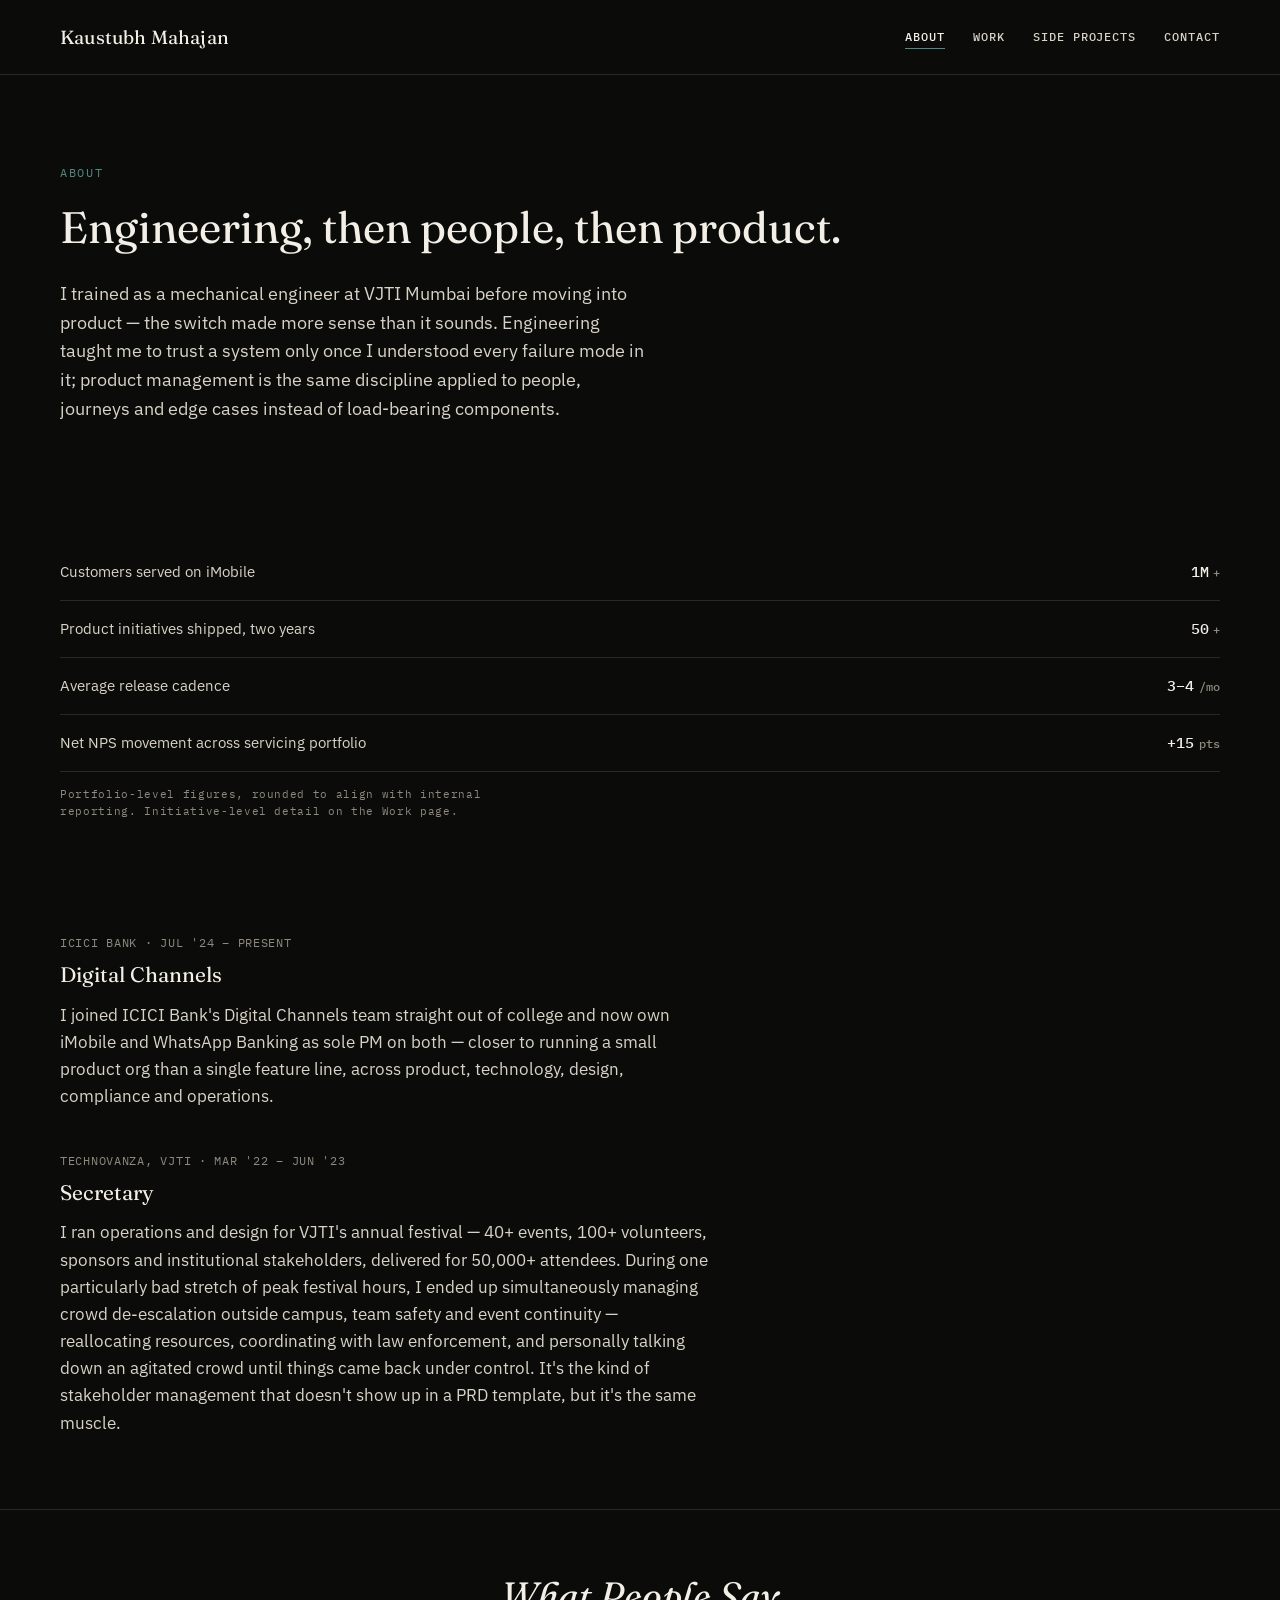
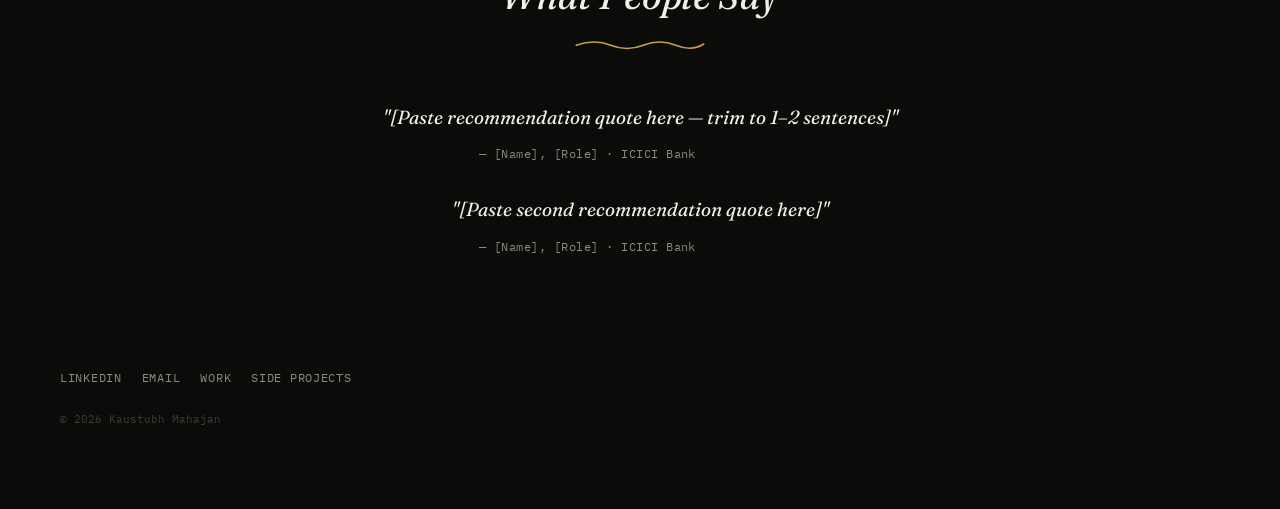
==== about-endorsed.html @ e0c95f50 "Add files via upload" ====
<!DOCTYPE html>
<html lang="en">
<head>
<meta charset="UTF-8">
<meta name="viewport" content="width=device-width, initial-scale=1">
<title>About — Kaustubh Mahajan</title>
<meta name="description" content="Product Manager at ICICI Bank. Mechanical engineering background from VJTI Mumbai.">
<link rel="stylesheet" href="style.css">
</head>
<body>

<nav class="site-nav">
  <div class="wrap">
    <a class="wordmark" href="index.html">Kaustubh Mahajan</a>
    <div class="nav-links">
      <a href="about.html" aria-current="page">About</a>
      <a href="work.html">Work</a>
      <a href="side-projects.html">Side Projects</a>
      <a href="contact.html">Contact</a>
    </div>
  </div>
</nav>

<header class="hero" style="padding-bottom: 8px;">
  <div class="wrap">
    <!-- To add a photo here, wrap it like this:
    <div class="hero-top">
      <div class="hero-photo-col"><img class="hero-photo" src="images/headshot.jpg" alt="Kaustubh Mahajan"></div>
      <div class="hero-text-col"><p class="lede">...</p></div>
    </div>
    -->
    <p class="eyebrow">About</p>
    <h1 style="font-size: clamp(30px, 4.6vw, 44px);">Engineering, then people, then product.</h1>
    <p class="lede">I trained as a mechanical engineer at VJTI Mumbai before moving into product — the switch made more sense than it sounds. Engineering taught me to trust a system only once I understood every failure mode in it; product management is the same discipline applied to people, journeys and edge cases instead of load-bearing components.</p>
  </div>
</header>

<section>
  <div class="wrap">
    <div class="ledger reveal">
      <div class="ledger-row">
        <span class="label">Customers served on iMobile</span>
        <span class="value"><span class="count" data-target="1000000">0</span><span class="unit">+</span></span>
      </div>
      <div class="ledger-row">
        <span class="label">Product initiatives shipped, two years</span>
        <span class="value"><span class="count" data-target="50">0</span><span class="unit">+</span></span>
      </div>
      <div class="ledger-row">
        <span class="label">Average release cadence</span>
        <span class="value">3–4<span class="unit">/mo</span></span>
      </div>
      <div class="ledger-row">
        <span class="label">Net NPS movement across servicing portfolio</span>
        <span class="value"><span class="count" data-target="15" data-prefix="+">0</span><span class="unit">pts</span></span>
      </div>
    </div>
    <p class="ledger-caption">Portfolio-level figures, rounded to align with internal reporting. Initiative-level detail on the Work page.</p>
  </div>
</section>

<section>
  <div class="wrap">
    <div class="reveal" style="margin-bottom: 40px;">
      <p class="meta">ICICI Bank · Jul '24 – Present</p>
      <h3>Digital Channels</h3>
      <p>I joined ICICI Bank's Digital Channels team straight out of college and now own iMobile and WhatsApp Banking as sole PM on both — closer to running a small product org than a single feature line, across product, technology, design, compliance and operations.</p>
    </div>

    <div class="reveal">
      <p class="meta">Technovanza, VJTI · Mar '22 – Jun '23</p>
      <h3>Secretary</h3>
      <p>I ran operations and design for VJTI's annual festival — 40+ events, 100+ volunteers, sponsors and institutional stakeholders, delivered for 50,000+ attendees. During one particularly bad stretch of peak festival hours, I ended up simultaneously managing crowd de-escalation outside campus, team safety and event continuity — reallocating resources, coordinating with law enforcement, and personally talking down an agitated crowd until things came back under control. It's the kind of stakeholder management that doesn't show up in a PRD template, but it's the same muscle.</p>
    </div>
  </div>
</section>

<section class="endorsements-section">
  <div class="wrap">
    <div class="endorsements-head reveal">
      <h2 class="script-heading">What People Say</h2>
      <svg class="squiggle" viewBox="0 0 200 20" xmlns="http://www.w3.org/2000/svg" aria-hidden="true">
        <path d="M2 12 Q 30 2, 55 12 T 105 12 T 155 12 T 198 10" stroke="currentColor" stroke-width="2.5" fill="none" stroke-linecap="round"/>
      </svg>
    </div>

    <!--
      ENDORSEMENT SLOTS — DO NOT PUBLISH AS-IS.
      Replace every [bracketed] placeholder below with a real quote before this
      page goes live. Trim each recommendation to 1–2 sentences — the full
      LinkedIn text is almost always too long for this layout. Copy the whole
      .endorsement block below to add a third.
    -->
    <div class="endorsement reveal">
      <p class="endorsement-quote">"[Paste recommendation quote here — trim to 1–2 sentences]"</p>
      <p class="endorsement-attr">— [Name], [Role] · ICICI Bank</p>
    </div>
    <div class="endorsement reveal">
      <p class="endorsement-quote">"[Paste second recommendation quote here]"</p>
      <p class="endorsement-attr">— [Name], [Role] · ICICI Bank</p>
    </div>
  </div>
</section>

<footer>
  <div class="wrap">
    <div class="footer-links">
      <a href="https://linkedin.com/in/costube" target="_blank" rel="noopener">LinkedIn</a>
      <a href="mailto:mahajankaustubh@icloud.com">Email</a>
      <a href="work.html">Work</a>
      <a href="side-projects.html">Side Projects</a>
    </div>
    <p class="footer-note">© 2026 Kaustubh Mahajan</p>
  </div>
</footer>

<script src="script.js"></script>
</body>
</html>
---- style.css ----
/* ============================================================
   Kaustubh Mahajan — Portfolio
   Design system: "Ledger" — near-black, paper-white, muted
   ledger-teal + brass accents. Numbers set in tabular mono
   to read like verified statement entries, not decoration.
   ============================================================ */

@import url('https://fonts.googleapis.com/css2?family=Fraunces:ital,opsz,wght@0,9..144,400;0,9..144,500;1,9..144,400;1,9..144,500&family=IBM+Plex+Sans:wght@400;500;600&family=IBM+Plex+Mono:wght@400;500&display=swap');

:root {
  --bg: #0b0b0a;
  --bg-raised: #121210;
  --paper: #f3efe6;
  --paper-dim: #d8d3c6;
  --muted: #8f8a7e;
  --line: #2a2926;
  --line-strong: #3d3b36;
  --teal: #4f8a82;
  --brass: #c2a04e;

  --font-display: 'Fraunces', Georgia, serif;
  --font-body: 'IBM Plex Sans', -apple-system, BlinkMacSystemFont, sans-serif;
  --font-mono: 'IBM Plex Mono', 'SF Mono', Menlo, monospace;

  --container: 1240px;
  --gutter: 40px;
}

* { box-sizing: border-box; }

html {
  scroll-behavior: smooth;
}

@media (prefers-reduced-motion: reduce) {
  html { scroll-behavior: auto; }
  * { animation-duration: 0.01ms !important; transition-duration: 0.01ms !important; }
}

body {
  margin: 0;
  background: var(--bg);
  color: var(--paper);
  font-family: var(--font-body);
  font-size: 17px;
  line-height: 1.6;
  -webkit-font-smoothing: antialiased;
}

a {
  color: var(--paper);
  text-decoration: none;
}

a:focus-visible,
button:focus-visible {
  outline: 2px solid var(--brass);
  outline-offset: 3px;
}

.wrap {
  max-width: var(--container);
  margin: 0 auto;
  padding: 0 var(--gutter);
}

@media (max-width: 560px) {
  .wrap { padding: 0 24px; }
}

/* ---------- Nav ---------- */

.site-nav {
  border-bottom: 1px solid var(--line);
  padding: 22px 0;
}

.site-nav .wrap {
  display: flex;
  align-items: center;
  justify-content: space-between;
  gap: 16px;
  flex-wrap: wrap;
}

.wordmark {
  font-family: var(--font-display);
  font-size: 19px;
  letter-spacing: 0.01em;
}

.nav-links {
  display: flex;
  align-items: center;
  gap: 28px;
  font-family: var(--font-mono);
  font-size: 12px;
  letter-spacing: 0.08em;
  text-transform: uppercase;
}

.nav-links a {
  color: var(--paper-dim);
  font-weight: 500;
  transition: color 0.2s ease;
  padding: 2px 0;
  border-bottom: 1px solid transparent;
}

.nav-links a:hover,
.nav-links a[aria-current="page"] {
  color: var(--paper);
  border-bottom-color: var(--teal);
}

/* ---------- Hero ---------- */

.hero {
  padding: 88px 0 56px;
}

.eyebrow {
  font-family: var(--font-mono);
  font-size: 12px;
  letter-spacing: 0.14em;
  text-transform: uppercase;
  color: var(--teal);
  margin: 0 0 20px;
}

.hero h1 {
  font-family: var(--font-display);
  font-weight: 400;
  font-size: clamp(34px, 5.4vw, 54px);
  line-height: 1.12;
  margin: 0 0 28px;
}

.hero .lede {
  font-size: 18px;
  color: var(--paper-dim);
  max-width: 54ch;
  margin: 0 0 8px;
}

.hero-top {
  display: flex;
  gap: 32px;
  align-items: flex-start;
  margin: 8px 0 0;
}

.hero-photo-col {
  flex: 0 0 220px;
}

.hero-photo {
  width: 100%;
  height: auto;
  aspect-ratio: 4 / 5;
  object-fit: cover;
  border-radius: 4px;
  filter: grayscale(12%);
  border: 1px solid var(--line-strong);
  display: block;
}

.hero-text-col {
  flex: 1;
  min-width: 0;
}

@media (max-width: 640px) {
  .hero-top { flex-direction: column; gap: 20px; }
  .hero-photo-col { flex: none; width: 160px; }
}

.icon-row {
  display: flex;
  gap: 12px;
  margin-top: 22px;
}

.icon-link {
  width: 34px;
  height: 34px;
  display: flex;
  align-items: center;
  justify-content: center;
  border: 1px solid var(--line-strong);
  border-radius: 4px;
  color: var(--paper-dim);
  transition: color 0.2s ease, border-color 0.2s ease;
}

.icon-link:hover {
  color: var(--paper);
  border-color: var(--teal);
}

.icon-link svg {
  width: 16px;
  height: 16px;
}

/* ---------- Ledger rows (signature element) ---------- */

.ledger {
  margin: 48px 0 0;
}

.ledger-row {
  display: flex;
  align-items: baseline;
  justify-content: space-between;
  gap: 16px;
  padding: 16px 0;
  border-bottom: 1px solid var(--line);
}

.ledger-row .label {
  font-family: var(--font-body);
  font-size: 15px;
  color: var(--paper-dim);
  max-width: 62%;
}

.ledger-row .value {
  font-family: var(--font-mono);
  font-variant-numeric: tabular-nums;
  font-size: 15px;
  font-weight: 500;
  color: var(--paper);
  white-space: nowrap;
  letter-spacing: 0.01em;
}

.ledger-row .value .unit {
  color: var(--muted);
  font-size: 12px;
  margin-left: 4px;
}

.ledger-caption {
  font-family: var(--font-mono);
  font-size: 11px;
  color: var(--muted);
  letter-spacing: 0.06em;
  margin: 14px 0 0;
}

/* ---------- Sections / prose ---------- */

section {
  padding: 56px 0;
  border-bottom: 1px solid var(--line);
}

section:last-of-type { border-bottom: none; }
section:first-of-type { border-bottom: none; }

.section-head {
  display: flex;
  align-items: baseline;
  gap: 14px;
  margin-bottom: 28px;
}

.section-num {
  font-family: var(--font-mono);
  font-size: 12px;
  color: var(--teal);
}

h2 {
  font-family: var(--font-display);
  font-weight: 400;
  font-size: 26px;
  margin: 0;
}

h3 {
  font-family: var(--font-display);
  font-weight: 400;
  font-size: 21px;
  margin: 0 0 10px;
}

p { color: var(--paper-dim); margin: 0 0 16px; max-width: 65ch; }

.meta {
  font-family: var(--font-mono);
  font-size: 12px;
  letter-spacing: 0.06em;
  text-transform: uppercase;
  color: var(--muted);
  margin: 0 0 6px;
}

/* ---------- Case study blocks ---------- */

.case {
  padding: 40px 0;
  border-bottom: 1px solid var(--line);
}

.case:last-child { border-bottom: none; }

.case-stat {
  display: inline-block;
  font-family: var(--font-mono);
  font-size: 13px;
  color: var(--brass);
  background: var(--bg-raised);
  border: 1px solid var(--line-strong);
  padding: 6px 12px;
  border-radius: 3px;
  margin: 4px 8px 4px 0;
}

/* ---------- Endorsements ---------- */

.endorsement {
  padding: 28px 0;
  border-bottom: 1px solid var(--line);
}

.endorsement:last-child { border-bottom: none; }

.endorsement-quote {
  font-family: var(--font-display);
  font-style: italic;
  font-size: 19px;
  color: var(--paper);
  line-height: 1.55;
  margin: 0 0 12px;
  max-width: 56ch;
}

.endorsement-attr {
  font-family: var(--font-mono);
  font-size: 12px;
  color: var(--muted);
  letter-spacing: 0.04em;
  position: relative;
  padding-left: 16px;
  margin: 0;
}

.endorsement-attr::before {
  content: '';
  position: absolute;
  left: 0;
  top: 6px;
  width: 8px;
  height: 2px;
  background: var(--brass);
}

.endorsements-head {
  text-align: center;
  margin-bottom: 36px;
}

.endorsements-head .script-heading {
  font-family: var(--font-display);
  font-style: italic;
  font-weight: 400;
  font-size: clamp(28px, 4vw, 38px);
  margin: 0 0 10px;
}

.endorsements-head .squiggle {
  display: block;
  width: 130px;
  height: 14px;
  margin: 0 auto;
  color: var(--brass);
}

.endorsements-section .endorsement {
  text-align: center;
  border-bottom: none;
  padding: 16px 0;
  max-width: 56ch;
  margin: 0 auto;
}

.endorsements-section .endorsement-quote {
  margin-left: auto;
  margin-right: auto;
}

.endorsements-section .endorsement-attr {
  padding-left: 0;
  display: block;
}

.endorsements-section .endorsement-attr::before {
  display: none;
}

/* ---------- CTA / links ---------- */

.textlink {
  border-bottom: 1px solid var(--teal);
  padding-bottom: 1px;
  transition: opacity 0.2s ease;
}

.textlink:hover { opacity: 0.75; }

.cta-row {
  margin-top: 12px;
}

/* ---------- Footer ---------- */

footer {
  padding: 40px 0 64px;
}

.footer-links {
  display: flex;
  gap: 20px;
  font-family: var(--font-mono);
  font-size: 12px;
  letter-spacing: 0.06em;
  text-transform: uppercase;
  flex-wrap: wrap;
}

.footer-links a { color: var(--muted); }
.footer-links a:hover { color: var(--paper); }

.footer-note {
  font-family: var(--font-mono);
  font-size: 11px;
  color: var(--line-strong);
  margin-top: 24px;
}

/* ---------- Scroll reveal (subtle, respects reduced motion) ---------- */

.reveal {
  opacity: 0;
  transform: translateY(10px);
  transition: opacity 0.5s ease, transform 0.5s ease;
}

.reveal.is-visible {
  opacity: 1;
  transform: translateY(0);
}

@media (prefers-reduced-motion: reduce) {
  .reveal { opacity: 1; transform: none; }
}
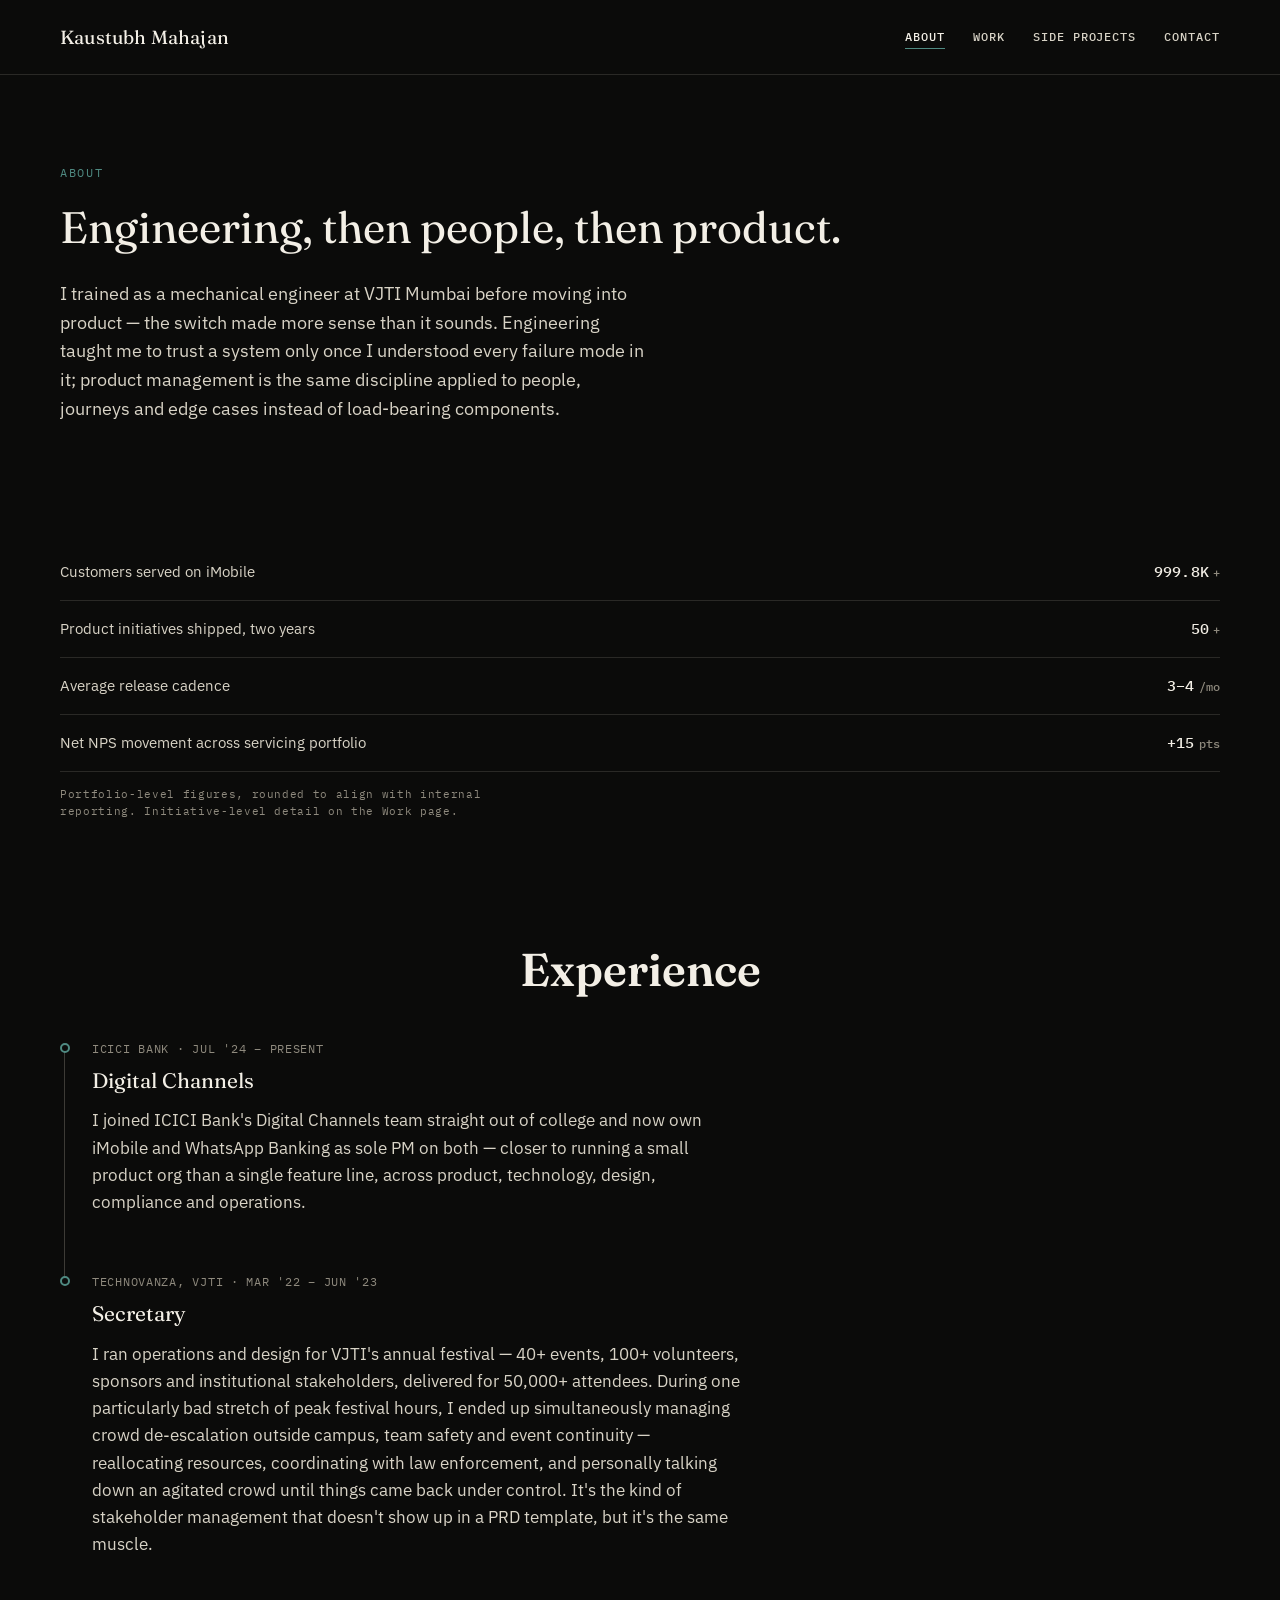
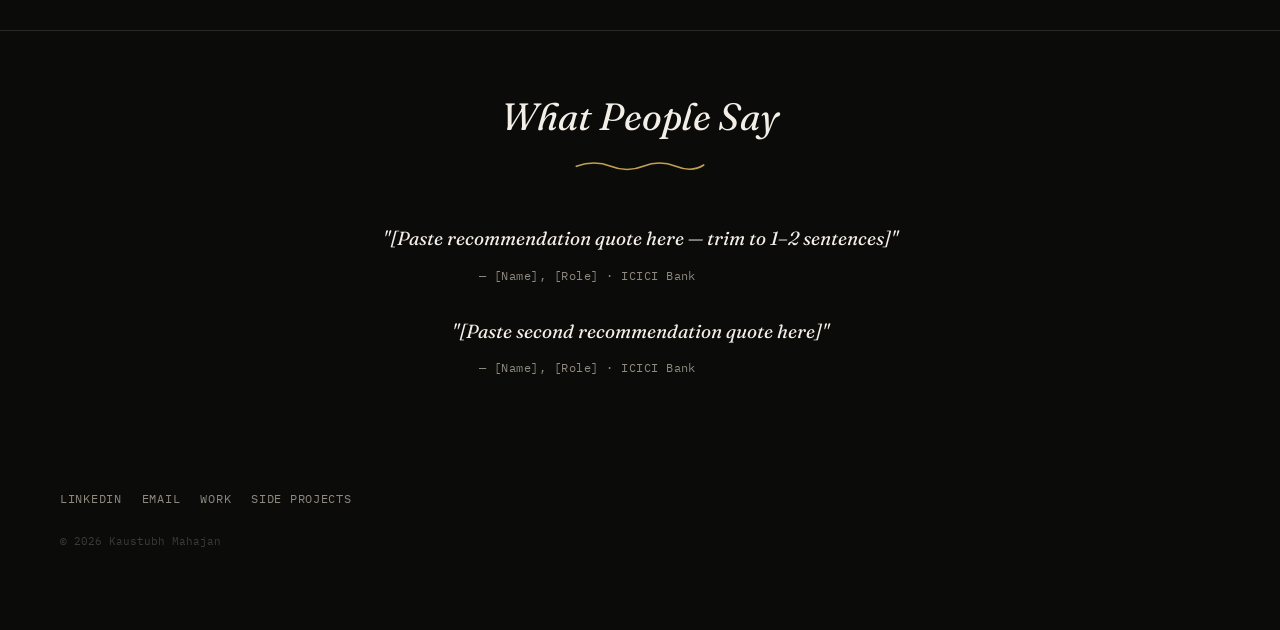
==== commit ccabcc3b: "Add files via upload Revised changes in the portfolio including placement of metrics in about sectio" ====
--- a/about-endorsed.html
+++ b/about-endorsed.html
@@ -61,16 +61,28 @@
 
 <section>
   <div class="wrap">
-    <div class="reveal" style="margin-bottom: 40px;">
-      <p class="meta">ICICI Bank · Jul '24 – Present</p>
-      <h3>Digital Channels</h3>
-      <p>I joined ICICI Bank's Digital Channels team straight out of college and now own iMobile and WhatsApp Banking as sole PM on both — closer to running a small product org than a single feature line, across product, technology, design, compliance and operations.</p>
+    <div class="section-title reveal">
+      <h2 class="script-heading">Experience</h2>
     </div>
 
-    <div class="reveal">
-      <p class="meta">Technovanza, VJTI · Mar '22 – Jun '23</p>
-      <h3>Secretary</h3>
-      <p>I ran operations and design for VJTI's annual festival — 40+ events, 100+ volunteers, sponsors and institutional stakeholders, delivered for 50,000+ attendees. During one particularly bad stretch of peak festival hours, I ended up simultaneously managing crowd de-escalation outside campus, team safety and event continuity — reallocating resources, coordinating with law enforcement, and personally talking down an agitated crowd until things came back under control. It's the kind of stakeholder management that doesn't show up in a PRD template, but it's the same muscle.</p>
+    <div class="timeline">
+      <div class="timeline-item reveal">
+        <span class="timeline-marker"></span>
+        <div class="timeline-content">
+          <p class="meta">ICICI Bank · Jul '24 – Present</p>
+          <h3>Digital Channels</h3>
+          <p>I joined ICICI Bank's Digital Channels team straight out of college and now own iMobile and WhatsApp Banking as sole PM on both — closer to running a small product org than a single feature line, across product, technology, design, compliance and operations.</p>
+        </div>
+      </div>
+
+      <div class="timeline-item reveal">
+        <span class="timeline-marker"></span>
+        <div class="timeline-content">
+          <p class="meta">Technovanza, VJTI · Mar '22 – Jun '23</p>
+          <h3>Secretary</h3>
+          <p>I ran operations and design for VJTI's annual festival — 40+ events, 100+ volunteers, sponsors and institutional stakeholders, delivered for 50,000+ attendees. During one particularly bad stretch of peak festival hours, I ended up simultaneously managing crowd de-escalation outside campus, team safety and event continuity — reallocating resources, coordinating with law enforcement, and personally talking down an agitated crowd until things came back under control. It's the kind of stakeholder management that doesn't show up in a PRD template, but it's the same muscle.</p>
+        </div>
+      </div>
     </div>
   </div>
 </section>
@@ -105,7 +117,7 @@
 <footer>
   <div class="wrap">
     <div class="footer-links">
-      <a href="https://linkedin.com/in/costube" target="_blank" rel="noopener">LinkedIn</a>
+      <a href="https://www.linkedin.com/in/mahajan-kaustubh/" target="_blank" rel="noopener">LinkedIn</a>
       <a href="mailto:mahajankaustubh@icloud.com">Email</a>
       <a href="work.html">Work</a>
       <a href="side-projects.html">Side Projects</a>
--- a/style.css
+++ b/style.css
@@ -45,6 +45,7 @@
   font-size: 17px;
   line-height: 1.6;
   -webkit-font-smoothing: antialiased;
+  overflow-x: hidden;
 }
 
 a {
@@ -145,13 +146,13 @@
 
 .hero-top {
   display: flex;
-  gap: 32px;
+  gap: 40px;
   align-items: flex-start;
   margin: 8px 0 0;
 }
 
 .hero-photo-col {
-  flex: 0 0 220px;
+  flex: 0 0 38%;
 }
 
 .hero-photo {
@@ -168,11 +169,22 @@
 .hero-text-col {
   flex: 1;
   min-width: 0;
+  padding-top: 8px;
 }
 
 @media (max-width: 640px) {
-  .hero-top { flex-direction: column; gap: 20px; }
-  .hero-photo-col { flex: none; width: 160px; }
+  .hero-top { flex-direction: column; gap: 24px; }
+
+  .hero-photo-col {
+    flex: none;
+    width: 100%;
+  }
+
+  .hero-photo {
+    aspect-ratio: 4 / 5;
+  }
+
+  .hero-text-col { padding-top: 0; }
 }
 
 .icon-row {
@@ -270,6 +282,44 @@
   font-family: var(--font-mono);
   font-size: 12px;
   color: var(--teal);
+}
+
+/* ---------- Timeline ---------- */
+
+.timeline {
+  position: relative;
+  padding-left: 32px;
+}
+
+.timeline-item {
+  position: relative;
+  padding-bottom: 40px;
+}
+
+.timeline-item:last-child {
+  padding-bottom: 0;
+}
+
+.timeline-item:not(:last-child)::before {
+  content: '';
+  position: absolute;
+  left: -28px;
+  top: 9px;
+  bottom: -9px;
+  width: 1px;
+  background: var(--line-strong);
+}
+
+.timeline-marker {
+  position: absolute;
+  left: -32px;
+  top: 4px;
+  width: 10px;
+  height: 10px;
+  border-radius: 50%;
+  background: var(--bg);
+  border: 2px solid var(--teal);
+  z-index: 1;
 }
 
 h2 {
@@ -362,7 +412,7 @@
   margin-bottom: 36px;
 }
 
-.endorsements-head .script-heading {
+.script-heading {
   font-family: var(--font-display);
   font-style: italic;
   font-weight: 400;
@@ -370,12 +420,26 @@
   margin: 0 0 10px;
 }
 
-.endorsements-head .squiggle {
+.squiggle {
   display: block;
   width: 130px;
   height: 14px;
+  color: var(--brass);
+}
+
+.endorsements-head .squiggle {
   margin: 0 auto;
-  color: var(--brass);
+}
+
+.section-title {
+  text-align: center;
+  margin-bottom: 32px;
+}
+
+.section-title .script-heading {
+  font-style: normal;
+  font-weight: 600;
+  font-size: clamp(32px, 5vw, 46px);
 }
 
 .endorsements-section .endorsement {
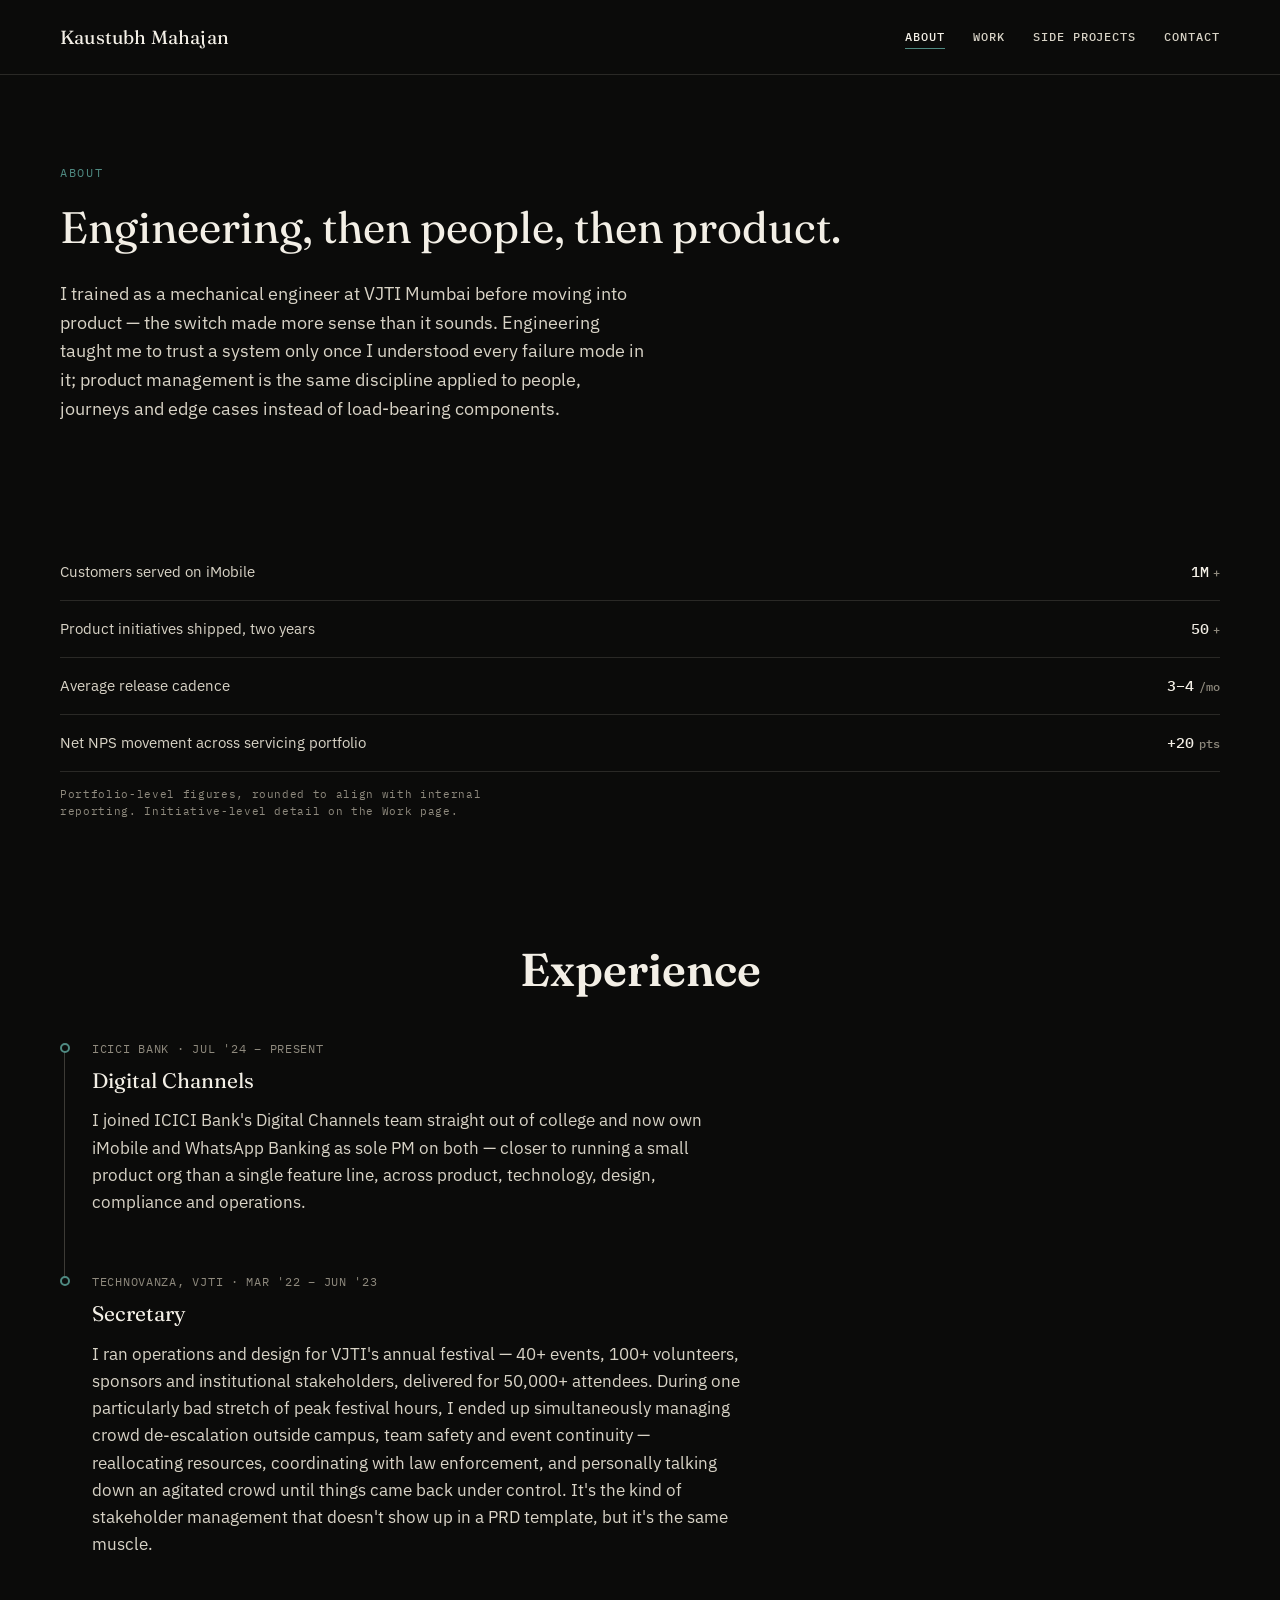
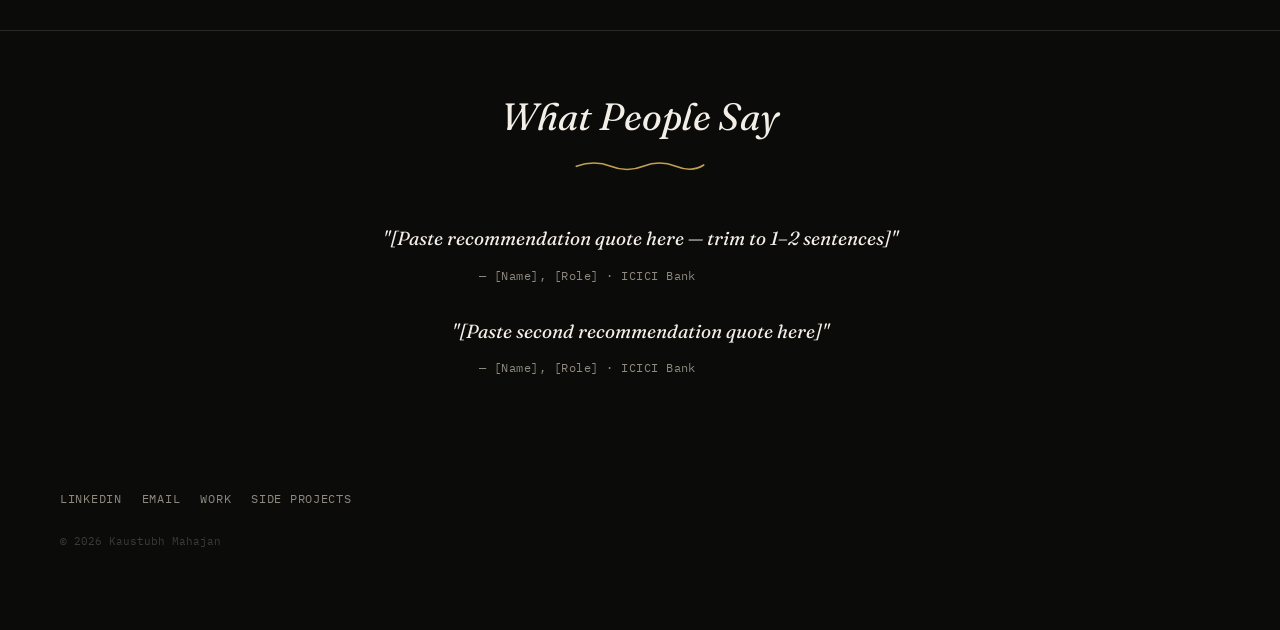
==== commit 8e4e2efa: "NPS Bullets rectification" ====
--- a/about-endorsed.html
+++ b/about-endorsed.html
@@ -52,7 +52,7 @@
       </div>
       <div class="ledger-row">
         <span class="label">Net NPS movement across servicing portfolio</span>
-        <span class="value"><span class="count" data-target="15" data-prefix="+">0</span><span class="unit">pts</span></span>
+        <span class="value"><span class="count" data-target="20" data-prefix="+">0</span><span class="unit">pts</span></span>
       </div>
     </div>
     <p class="ledger-caption">Portfolio-level figures, rounded to align with internal reporting. Initiative-level detail on the Work page.</p>
